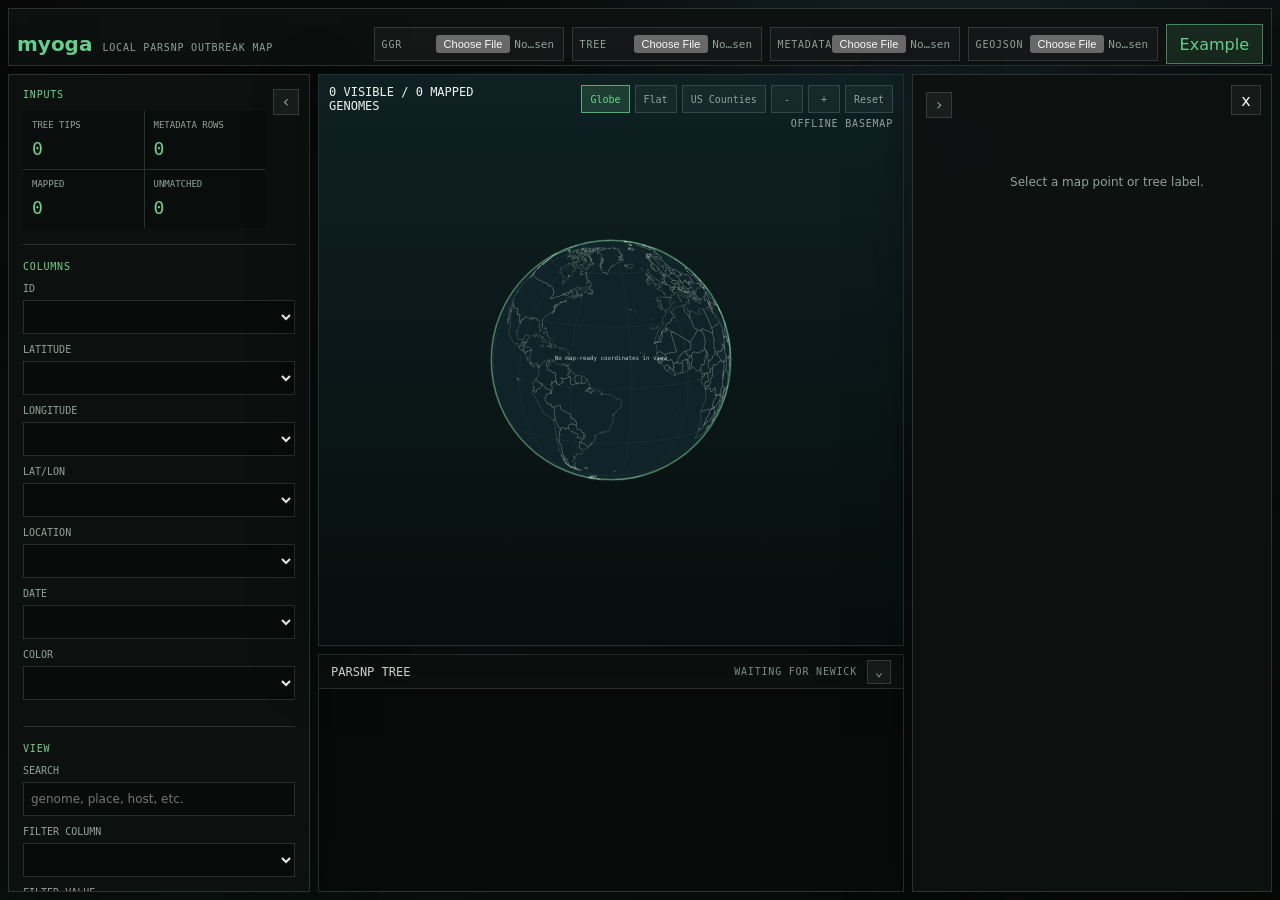
==== index.html @ c57e49da "growing myoga" ====
<!doctype html>
<html lang="en">
  <head>
    <meta charset="utf-8">
    <meta name="viewport" content="width=device-width, initial-scale=1">
    <title>myoga</title>
    <link rel="stylesheet" href="styles.css">
  </head>
  <body>
    <main class="app-shell">
      <header class="topbar">
        <div class="brand">
          <strong>myoga</strong>
          <span>local parsnp outbreak map</span>
        </div>
        <label class="file-picker">
          <span>GGR</span>
          <input id="ggrFile" type="file" accept=".ggr,.gingr,*/*">
        </label>
        <label class="file-picker">
          <span>Tree</span>
          <input id="treeFile" type="file" accept=".tree,.nwk,.newick,.txt,*/*">
        </label>
        <label class="file-picker">
          <span>Metadata</span>
          <input id="metadataFile" type="file" accept=".csv,.tsv,.txt">
        </label>
        <label class="file-picker">
          <span>GeoJSON</span>
          <input id="geojsonFile" type="file" accept=".geojson,.json,application/geo+json,application/json">
        </label>
        <button id="loadExample" type="button" title="Load a tiny built-in example">Example</button>
      </header>

      <aside class="controls-panel">
        <button id="toggleControls" class="panel-toggle panel-toggle-left" type="button" title="Hide controls">‹</button>
        <section>
          <h2>Inputs</h2>
          <dl class="stats-list">
            <div><dt>Tree tips</dt><dd id="treeCount">0</dd></div>
            <div><dt>Metadata rows</dt><dd id="metadataCount">0</dd></div>
            <div><dt>Mapped</dt><dd id="mappedCount">0</dd></div>
            <div><dt>Unmatched</dt><dd id="unmatchedCount">0</dd></div>
          </dl>
        </section>

        <section>
          <h2>Columns</h2>
          <label>ID<select id="idColumn"></select></label>
          <label>Latitude<select id="latColumn"></select></label>
          <label>Longitude<select id="lonColumn"></select></label>
          <label>Lat/Lon<select id="latLonColumn"></select></label>
          <label>Location<select id="locationColumn"></select></label>
          <label>Date<select id="dateColumn"></select></label>
          <label>Color<select id="colorColumn"></select></label>
        </section>

        <section>
          <h2>View</h2>
          <label>Search<input id="searchBox" type="search" placeholder="genome, place, host, etc."></label>
          <label>Filter column<select id="filterColumn"></select></label>
          <label>Filter value<select id="filterValue"></select></label>
          <label class="checkline"><input id="mappedOnly" type="checkbox">Mapped only</label>
          <div class="button-row">
            <button id="exportGeojson" type="button">GeoJSON</button>
            <button id="exportSession" type="button">Session JSON</button>
          </div>
        </section>

        <p id="statusText" class="status-text">Load local files to begin.</p>
      </aside>

      <section class="map-panel" aria-label="Genome map">
        <div class="map-toolbar">
          <strong id="mapTitle">Planetary view</strong>
          <div class="map-buttons" role="group" aria-label="Map controls">
            <button id="globeView" type="button">Globe</button>
            <button id="flatView" type="button">Flat</button>
            <button id="usCountiesMap" type="button">US Counties</button>
            <button id="zoomOut" type="button" title="Zoom out">-</button>
            <button id="zoomIn" type="button" title="Zoom in">+</button>
            <button id="resetMap" type="button">Reset</button>
            <span id="privacyBadge">offline basemap</span>
          </div>
        </div>
        <svg id="mapSvg" viewBox="0 0 1000 500" role="img" aria-label="World map with genome locations"></svg>
      </section>

      <section class="tree-panel" aria-label="Parsnp tree">
        <header>
          <strong>parsnp tree</strong>
          <span id="treeStatus">waiting for Newick</span>
          <button id="toggleTree" class="panel-toggle panel-toggle-tree" type="button" title="Hide tree">⌄</button>
        </header>
        <svg id="treeSvg" role="img" aria-label="Phylogenetic tree"></svg>
      </section>

      <aside class="detail-panel" aria-label="Selected genome metadata">
        <button id="toggleDetails" class="panel-toggle panel-toggle-right" type="button" title="Hide metadata">›</button>
        <button id="closeDetail" type="button" title="Close">x</button>
        <div id="detailEmpty" class="empty-detail">Select a map point or tree label.</div>
        <div id="detailContent" hidden>
          <p class="eyebrow" id="detailSource">GENOME</p>
          <h1 id="detailTitle"></h1>
          <p id="detailSubtitle"></p>
          <dl id="detailBasics" class="detail-basics"></dl>
          <h2>Metadata</h2>
          <div id="metadataTable" class="metadata-table"></div>
        </div>
      </aside>
    </main>
    <script src="src/myoga.js" defer></script>
  </body>
</html>
---- styles.css ----
:root {
  color-scheme: dark;
  --bg: #050706;
  --panel: rgba(13, 17, 16, 0.96);
  --panel-soft: rgba(18, 25, 23, 0.94);
  --line: rgba(213, 229, 218, 0.16);
  --text: #eef4ee;
  --muted: #93a29a;
  --green: #69d38f;
  --blue: #6bb7ff;
  --amber: #e8bd5c;
  --red: #f0786f;
  --ink: #070b0a;
}

* { box-sizing: border-box; }

html,
body {
  margin: 0;
  min-height: 100%;
  background: var(--bg);
  color: var(--text);
  font-family: Inter, ui-sans-serif, system-ui, -apple-system, BlinkMacSystemFont, "Segoe UI", sans-serif;
}

button,
input,
select {
  font: inherit;
}

button {
  border: 1px solid rgba(105, 211, 143, 0.55);
  background: rgba(105, 211, 143, 0.12);
  color: var(--green);
  cursor: pointer;
}

button:hover,
select:hover,
input:hover {
  border-color: rgba(105, 211, 143, 0.75);
}

.app-shell {
  display: grid;
  grid-template-columns: 302px minmax(420px, 1fr) 360px;
  grid-template-rows: 58px minmax(320px, 1fr) 238px;
  gap: 8px;
  height: 100vh;
  padding: 8px;
  overflow: hidden;
  background:
    radial-gradient(circle at 72% 12%, rgba(107, 183, 255, 0.12), transparent 32%),
    linear-gradient(135deg, #070a08, #0b1210 52%, #090908);
}

.app-shell.controls-collapsed {
  grid-template-columns: 34px minmax(420px, 1fr) 360px;
}

.app-shell.details-collapsed {
  grid-template-columns: 302px minmax(420px, 1fr) 34px;
}

.app-shell.controls-collapsed.details-collapsed {
  grid-template-columns: 34px minmax(420px, 1fr) 34px;
}

.app-shell.tree-collapsed {
  grid-template-rows: 58px minmax(320px, 1fr) 34px;
}

.topbar,
.controls-panel,
.map-panel,
.tree-panel,
.detail-panel {
  border: 1px solid var(--line);
  background: var(--panel);
  box-shadow: 0 18px 60px rgba(0, 0, 0, 0.35);
}

.topbar {
  grid-column: 1 / 4;
  display: grid;
  grid-template-columns: minmax(160px, 1fr) repeat(4, minmax(132px, 190px)) auto;
  gap: 8px;
  align-items: center;
  padding: 8px;
}

.brand {
  display: flex;
  align-items: baseline;
  gap: 10px;
  min-width: 0;
}

.brand strong {
  color: var(--green);
  font-size: 20px;
  letter-spacing: 0;
}

.brand span,
.file-picker span,
.controls-panel h2,
.map-toolbar span,
.tree-panel header span,
.eyebrow {
  color: var(--muted);
  font: 10px ui-monospace, SFMono-Regular, Menlo, monospace;
  letter-spacing: 0.8px;
  text-transform: uppercase;
}

.file-picker {
  display: grid;
  grid-template-columns: 54px 1fr;
  align-items: center;
  min-width: 0;
  padding: 7px;
  border: 1px solid var(--line);
  background: rgba(255, 255, 255, 0.03);
}

.file-picker input {
  width: 100%;
  min-width: 0;
  color: var(--muted);
  font-size: 11px;
}

#loadExample {
  height: 40px;
  padding: 0 13px;
}

.controls-panel {
  position: relative;
  grid-row: 2 / 4;
  overflow: auto;
  padding: 14px;
}

.panel-toggle {
  display: grid;
  place-items: center;
  width: 26px;
  height: 26px;
  padding: 0;
  border-color: var(--line);
  background: rgba(255, 255, 255, 0.05);
  color: var(--muted);
  font: 16px ui-monospace, SFMono-Regular, Menlo, monospace;
  line-height: 1;
  z-index: 5;
}

.panel-toggle:hover {
  color: var(--green);
}

.panel-toggle-left {
  position: sticky;
  top: 0;
  float: right;
  margin: -4px -4px 8px 8px;
}

.panel-toggle-right {
  position: sticky;
  top: 0;
  float: left;
  margin: -4px 8px 8px -4px;
}

.panel-toggle-tree {
  width: 24px;
  height: 24px;
  font-size: 13px;
}

.app-shell.controls-collapsed .controls-panel {
  padding: 4px;
  overflow: hidden;
}

.app-shell.controls-collapsed .controls-panel section,
.app-shell.controls-collapsed .controls-panel .status-text {
  display: none;
}

.app-shell.controls-collapsed .panel-toggle-left {
  position: absolute;
  inset: 8px 4px auto 4px;
  width: 24px;
  float: none;
  margin: 0;
}

.controls-panel section {
  padding-bottom: 16px;
  margin-bottom: 16px;
  border-bottom: 1px solid var(--line);
}

.controls-panel h2 {
  margin: 0 0 11px;
  color: var(--green);
}

.stats-list {
  display: grid;
  grid-template-columns: 1fr 1fr;
  gap: 1px;
  margin: 0;
  background: var(--line);
}

.stats-list div {
  min-height: 58px;
  padding: 9px;
  background: #090e0c;
}

.stats-list dt {
  color: var(--muted);
  font: 9px ui-monospace, SFMono-Regular, Menlo, monospace;
  text-transform: uppercase;
}

.stats-list dd {
  margin: 8px 0 0;
  color: var(--green);
  font: 18px ui-monospace, SFMono-Regular, Menlo, monospace;
}

label {
  display: block;
  margin: 10px 0;
  color: var(--muted);
  font: 10px ui-monospace, SFMono-Regular, Menlo, monospace;
  text-transform: uppercase;
}

select,
input[type="search"] {
  width: 100%;
  min-height: 34px;
  margin-top: 6px;
  padding: 7px;
  border: 1px solid var(--line);
  outline: none;
  background: #070b0a;
  color: var(--text);
  font: 12px system-ui, sans-serif;
  text-transform: none;
}

.checkline {
  display: flex;
  gap: 8px;
  align-items: center;
}

.checkline input {
  width: 16px;
  height: 16px;
  accent-color: var(--green);
}

.button-row {
  display: grid;
  grid-template-columns: 1fr 1fr;
  gap: 8px;
}

.button-row button {
  height: 34px;
}

.status-text {
  margin: 0;
  color: var(--muted);
  font-size: 11px;
  line-height: 1.5;
  overflow-wrap: anywhere;
}

.map-panel {
  position: relative;
  overflow: hidden;
  background: #06100f;
  cursor: grab;
}

.map-panel.dragging {
  cursor: grabbing;
}

.map-toolbar {
  position: absolute;
  z-index: 2;
  top: 10px;
  left: 10px;
  right: 10px;
  display: flex;
  justify-content: space-between;
  gap: 10px;
  pointer-events: none;
}

.map-toolbar strong,
.tree-panel header strong {
  color: var(--text);
  font: 12px ui-monospace, SFMono-Regular, Menlo, monospace;
  text-transform: uppercase;
}

.map-buttons {
  display: flex;
  align-items: center;
  justify-content: flex-end;
  flex-wrap: wrap;
  gap: 5px;
  pointer-events: auto;
}

.map-buttons button {
  min-width: 32px;
  height: 28px;
  padding: 0 8px;
  border-color: var(--line);
  background: rgba(255, 255, 255, 0.04);
  color: var(--muted);
  font: 10px ui-monospace, SFMono-Regular, Menlo, monospace;
}

.map-buttons button.active {
  border-color: rgba(105, 211, 143, 0.75);
  background: rgba(105, 211, 143, 0.16);
  color: var(--green);
}

#mapSvg {
  display: block;
  width: 100%;
  height: 100%;
  touch-action: none;
  background:
    linear-gradient(180deg, rgba(15, 33, 35, 0.96), rgba(7, 14, 13, 0.98));
}

.globe-ocean {
  fill: rgba(16, 36, 41, 0.96);
  stroke: rgba(238, 244, 238, 0.28);
  stroke-width: 1.4;
}

.globe-rim {
  fill: none;
  stroke: rgba(105, 211, 143, 0.38);
  stroke-width: 3;
}

.graticule {
  fill: none;
  stroke: rgba(221, 237, 230, 0.08);
  stroke-width: 1;
}

.land {
  fill: rgba(70, 105, 85, 0.72);
  stroke: rgba(210, 225, 214, 0.26);
  stroke-width: 0.8;
}

.country-fill {
  fill: rgba(72, 108, 88, 0.74);
  stroke: rgba(214, 229, 218, 0.22);
  stroke-width: 0.55;
}

.custom-geojson-fill {
  fill: rgba(82, 131, 102, 0.42);
  stroke: rgba(232, 189, 92, 0.5);
  stroke-width: 0.8;
}

.land-line {
  fill: none;
  stroke: rgba(210, 225, 214, 0.25);
  stroke-width: 1.1;
}

.country-line {
  stroke: rgba(214, 229, 218, 0.32);
  stroke-width: 0.9;
}

.map-point {
  stroke: #f4fff6;
  stroke-width: 1.4;
  cursor: pointer;
}

.map-point.centroid {
  stroke: var(--amber);
  stroke-dasharray: 2 2;
}

.map-point.unmatched {
  opacity: 0.35;
}

.map-point.selected {
  stroke: white;
  stroke-width: 3;
}

.map-label {
  fill: rgba(238, 244, 238, 0.78);
  font: 10px ui-monospace, SFMono-Regular, Menlo, monospace;
  pointer-events: none;
}

.tree-panel {
  grid-column: 2 / 3;
  display: grid;
  grid-template-rows: 34px 1fr;
  overflow: hidden;
}

.app-shell.tree-collapsed .tree-panel {
  grid-template-rows: 34px 0;
}

.app-shell.tree-collapsed #treeSvg {
  display: none;
}

.tree-panel header {
  display: flex;
  justify-content: space-between;
  align-items: center;
  gap: 10px;
  padding: 9px 12px;
  border-bottom: 1px solid var(--line);
}

.tree-panel header span {
  margin-left: auto;
}

#treeSvg {
  width: 100%;
  height: 100%;
  overflow: auto;
  background: #070b0a;
}

.tree-edge {
  fill: none;
  stroke: rgba(222, 236, 225, 0.34);
  stroke-width: 1;
}

.tree-label {
  fill: var(--muted);
  font: 10px ui-monospace, SFMono-Regular, Menlo, monospace;
  cursor: pointer;
}

.tree-label.mapped {
  fill: var(--text);
}

.tree-label.selected {
  fill: white;
  font-weight: 700;
}

.tree-node-dot {
  stroke: #f4fff6;
  stroke-width: 0.8;
  cursor: pointer;
}

.detail-panel {
  position: relative;
  grid-column: 3 / 4;
  grid-row: 2 / 4;
  overflow: auto;
  padding: 17px;
}

.app-shell.details-collapsed .detail-panel {
  padding: 4px;
  overflow: hidden;
}

.app-shell.details-collapsed .detail-panel > :not(.panel-toggle-right) {
  display: none;
}

.app-shell.details-collapsed .panel-toggle-right {
  position: absolute;
  inset: 8px 4px auto 4px;
  width: 24px;
  float: none;
  margin: 0;
}

#closeDetail {
  position: absolute;
  top: 10px;
  right: 10px;
  width: 30px;
  height: 30px;
  border-color: var(--line);
  background: rgba(255, 255, 255, 0.04);
  color: var(--text);
}

.empty-detail {
  display: grid;
  min-height: 180px;
  place-items: center;
  color: var(--muted);
  font-size: 12px;
  text-align: center;
}

.eyebrow {
  margin: 0;
  color: var(--green);
}

.detail-panel h1 {
  margin: 7px 34px 3px 0;
  font-size: 24px;
  line-height: 1.1;
  overflow-wrap: anywhere;
}

#detailSubtitle {
  margin: 0 0 15px;
  color: var(--muted);
  font-size: 12px;
  overflow-wrap: anywhere;
}

.detail-basics {
  display: grid;
  grid-template-columns: 1fr 1fr;
  gap: 1px;
  margin: 0 0 18px;
  background: var(--line);
}

.detail-basics div {
  min-height: 58px;
  padding: 9px;
  background: #090e0c;
}

.detail-basics dt {
  color: var(--muted);
  font: 8px ui-monospace, SFMono-Regular, Menlo, monospace;
  text-transform: uppercase;
}

.detail-basics dd {
  margin: 6px 0 0;
  font-size: 11px;
  overflow-wrap: anywhere;
}

.detail-panel h2 {
  margin: 18px 0 10px;
  color: var(--muted);
  font: 10px ui-monospace, SFMono-Regular, Menlo, monospace;
  text-transform: uppercase;
}

.metadata-table {
  display: grid;
  gap: 1px;
  background: var(--line);
}

.metadata-row {
  display: grid;
  grid-template-columns: 132px 1fr;
  gap: 8px;
  min-height: 31px;
  padding: 8px;
  background: #090e0c;
  font-size: 11px;
}

.metadata-row span:first-child {
  color: var(--muted);
  overflow-wrap: anywhere;
}

.metadata-row span:last-child {
  color: var(--text);
  overflow-wrap: anywhere;
}

@media (max-width: 980px) {
  .app-shell {
    grid-template-columns: 1fr;
    grid-template-rows: auto auto minmax(350px, 55vh) 240px auto;
    height: auto;
    min-height: 100vh;
    overflow: auto;
  }

  .app-shell.controls-collapsed,
  .app-shell.details-collapsed,
  .app-shell.controls-collapsed.details-collapsed {
    grid-template-columns: 1fr;
  }

  .app-shell.tree-collapsed {
    grid-template-rows: auto auto minmax(350px, 70vh) 34px auto;
  }

  .topbar,
  .controls-panel,
  .map-panel,
  .tree-panel,
  .detail-panel {
    grid-column: 1;
    grid-row: auto;
  }

  .topbar {
    grid-template-columns: 1fr;
  }

  .controls-panel {
    display: grid;
    grid-template-columns: repeat(3, minmax(180px, 1fr));
    gap: 14px;
  }

  .app-shell.controls-collapsed .controls-panel {
    display: block;
    min-height: 34px;
  }

  .controls-panel section {
    margin: 0;
  }

  .detail-panel {
    min-height: 320px;
  }
}

@media (max-width: 680px) {
  .controls-panel {
    grid-template-columns: 1fr;
  }

  .metadata-row,
  .detail-basics {
    grid-template-columns: 1fr;
  }
}
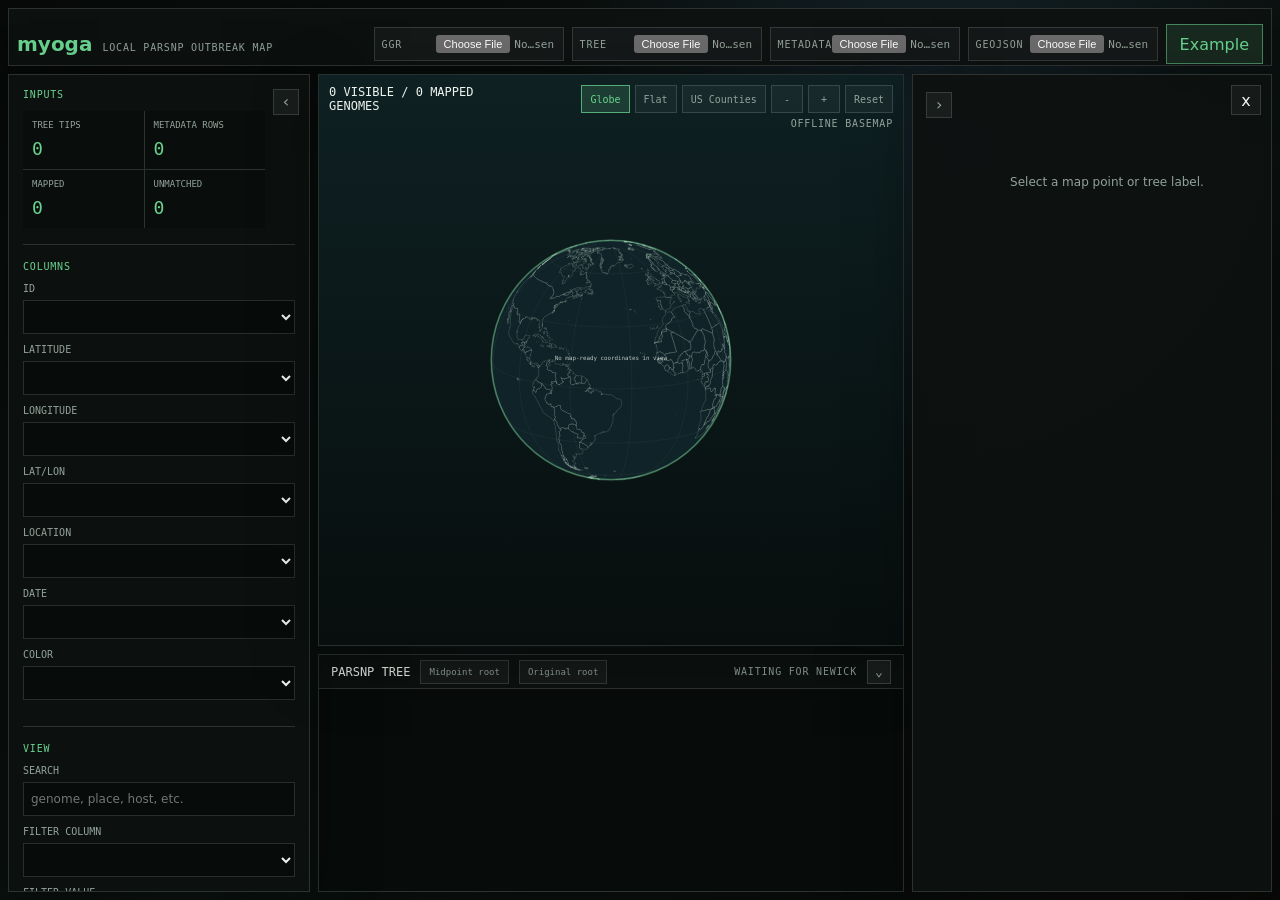
==== commit d543ac3d: "update phylo tree viz and midpoint" ====
--- a/index.html
+++ b/index.html
@@ -89,10 +89,14 @@
       <section class="tree-panel" aria-label="Parsnp tree">
         <header>
           <strong>parsnp tree</strong>
+          <button id="midpointRootTree" class="tree-action" type="button">Midpoint root</button>
+          <button id="originalRootTree" class="tree-action" type="button">Original root</button>
           <span id="treeStatus">waiting for Newick</span>
           <button id="toggleTree" class="panel-toggle panel-toggle-tree" type="button" title="Hide tree">⌄</button>
         </header>
-        <svg id="treeSvg" role="img" aria-label="Phylogenetic tree"></svg>
+        <div id="treeScroll" class="tree-scroll">
+          <svg id="treeSvg" role="img" aria-label="Phylogenetic tree"></svg>
+        </div>
       </section>
 
       <aside class="detail-panel" aria-label="Selected genome metadata">
--- a/styles.css
+++ b/styles.css
@@ -438,7 +438,7 @@
   grid-template-rows: 34px 0;
 }
 
-.app-shell.tree-collapsed #treeSvg {
+.app-shell.tree-collapsed .tree-scroll {
   display: none;
 }
 
@@ -455,16 +455,47 @@
   margin-left: auto;
 }
 
-#treeSvg {
+.tree-action {
+  height: 24px;
+  padding: 0 8px;
+  border-color: var(--line);
+  background: rgba(255, 255, 255, 0.04);
+  color: var(--muted);
+  font: 9px ui-monospace, SFMono-Regular, Menlo, monospace;
+  white-space: nowrap;
+}
+
+.tree-action:hover {
+  color: var(--green);
+}
+
+.tree-scroll {
   width: 100%;
   height: 100%;
+  min-height: 0;
   overflow: auto;
   background: #070b0a;
+  cursor: grab;
+}
+
+.tree-scroll.dragging {
+  cursor: grabbing;
+}
+
+#treeSvg {
+  display: block;
+  min-width: 100%;
+  min-height: 100%;
 }
 
 .tree-edge {
   fill: none;
   stroke: rgba(222, 236, 225, 0.34);
+  stroke-width: 1;
+}
+
+.tree-label-guide {
+  stroke: rgba(213, 229, 218, 0.1);
   stroke-width: 1;
 }
 
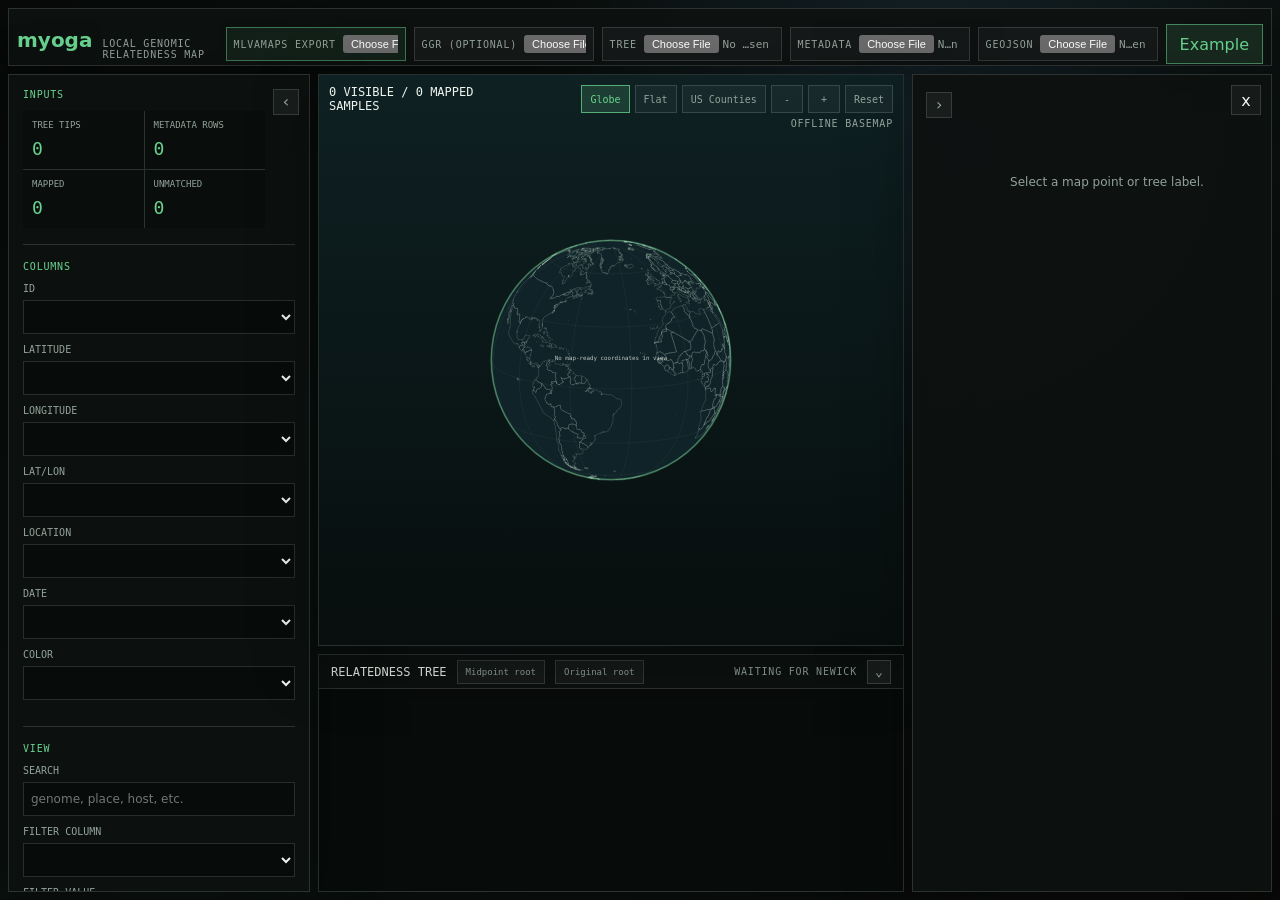
==== commit aabc71a5: "update for mlvamaps inclusion" ====
--- a/index.html
+++ b/index.html
@@ -11,10 +11,14 @@
       <header class="topbar">
         <div class="brand">
           <strong>myoga</strong>
-          <span>local parsnp outbreak map</span>
+          <span>local genomic relatedness map</span>
         </div>
+        <label class="file-picker mlvamaps-picker">
+          <span>mlvamaps export</span>
+          <input id="mlvamapsExport" type="file" webkitdirectory directory multiple>
+        </label>
         <label class="file-picker">
-          <span>GGR</span>
+          <span>GGR (optional)</span>
           <input id="ggrFile" type="file" accept=".ggr,.gingr,*/*">
         </label>
         <label class="file-picker">
@@ -86,9 +90,9 @@
         <svg id="mapSvg" viewBox="0 0 1000 500" role="img" aria-label="World map with genome locations"></svg>
       </section>
 
-      <section class="tree-panel" aria-label="Parsnp tree">
+      <section class="tree-panel" aria-label="Relatedness tree">
         <header>
-          <strong>parsnp tree</strong>
+          <strong id="treeHeading">relatedness tree</strong>
           <button id="midpointRootTree" class="tree-action" type="button">Midpoint root</button>
           <button id="originalRootTree" class="tree-action" type="button">Original root</button>
           <span id="treeStatus">waiting for Newick</span>
--- a/styles.css
+++ b/styles.css
@@ -85,7 +85,7 @@
 .topbar {
   grid-column: 1 / 4;
   display: grid;
-  grid-template-columns: minmax(160px, 1fr) repeat(4, minmax(132px, 190px)) auto;
+  grid-template-columns: minmax(160px, 1fr) repeat(5, minmax(128px, 180px)) auto;
   gap: 8px;
   align-items: center;
   padding: 8px;
@@ -118,12 +118,18 @@
 
 .file-picker {
   display: grid;
-  grid-template-columns: 54px 1fr;
+  grid-template-columns: auto minmax(0, 1fr);
+  gap: 7px;
   align-items: center;
   min-width: 0;
   padding: 7px;
   border: 1px solid var(--line);
   background: rgba(255, 255, 255, 0.03);
+}
+
+.mlvamaps-picker {
+  border-color: rgba(105, 211, 143, 0.48);
+  background: rgba(105, 211, 143, 0.08);
 }
 
 .file-picker input {
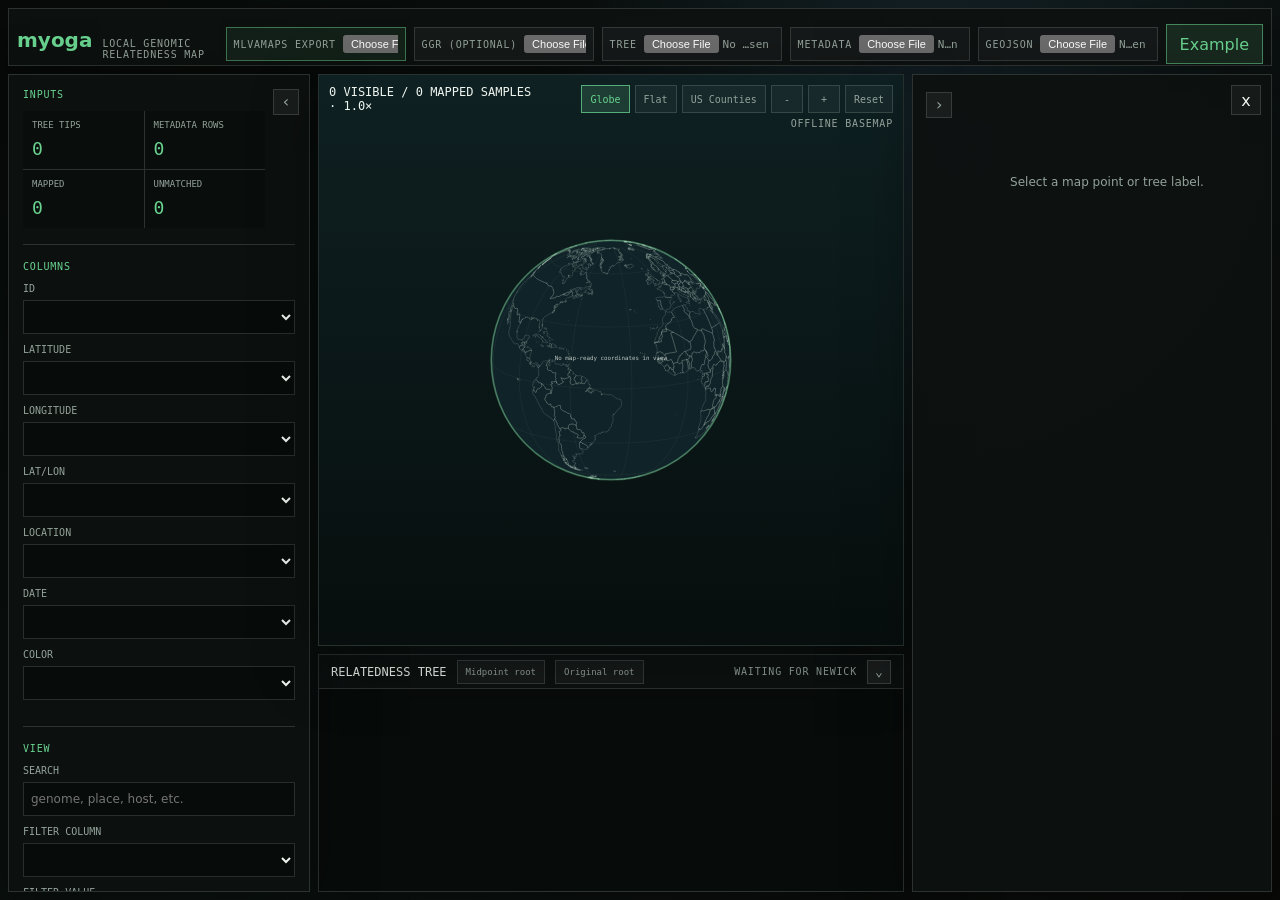
==== commit 39b18808: "update ui movement" ====
--- a/index.html
+++ b/index.html
@@ -57,6 +57,10 @@
           <label>Location<select id="locationColumn"></select></label>
           <label>Date<select id="dateColumn"></select></label>
           <label>Color<select id="colorColumn"></select></label>
+          <label id="treeCladeControl" class="tree-clade-control" hidden title="Higher values create smaller, more closely related clades.">
+            Tree clade depth <output id="treeCladeDepthValue" for="treeCladeDepth">10%</output>
+            <input id="treeCladeDepth" type="range" min="0" max="100" step="1" value="10">
+          </label>
         </section>
 
         <section>
--- a/styles.css
+++ b/styles.css
@@ -266,6 +266,22 @@
   text-transform: none;
 }
 
+.tree-clade-control[hidden] {
+  display: none;
+}
+
+.tree-clade-control output {
+  float: right;
+  color: var(--green);
+  text-transform: none;
+}
+
+.tree-clade-control input[type="range"] {
+  width: 100%;
+  margin-top: 8px;
+  accent-color: var(--green);
+}
+
 .checkline {
   display: flex;
   gap: 8px;
@@ -301,9 +317,14 @@
   overflow: hidden;
   background: #06100f;
   cursor: grab;
+  touch-action: none;
 }
 
 .map-panel.dragging {
+  cursor: grabbing;
+}
+
+.map-panel.dragging .map-point {
   cursor: grabbing;
 }
 
@@ -376,6 +397,7 @@
   fill: none;
   stroke: rgba(221, 237, 230, 0.08);
   stroke-width: 1;
+  pointer-events: none;
 }
 
 .land {
@@ -400,6 +422,7 @@
   fill: none;
   stroke: rgba(210, 225, 214, 0.25);
   stroke-width: 1.1;
+  pointer-events: none;
 }
 
 .country-line {
@@ -411,6 +434,11 @@
   stroke: #f4fff6;
   stroke-width: 1.4;
   cursor: pointer;
+}
+
+.map-point-cloud {
+  opacity: 0.86;
+  pointer-events: none;
 }
 
 .map-point.centroid {
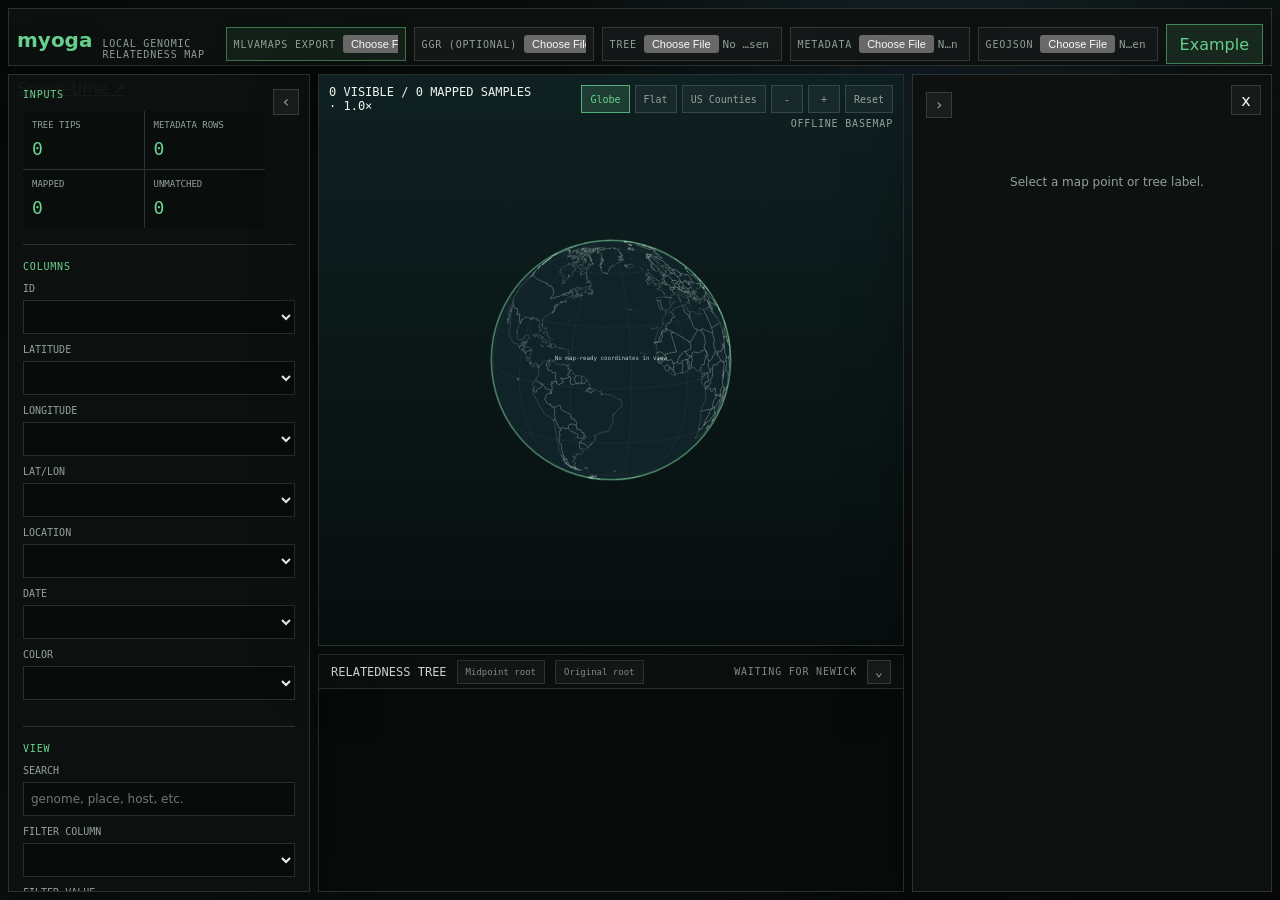
==== commit 61c613b1: "add space-time genomics and mgx viz" ====
--- a/index.html
+++ b/index.html
@@ -34,6 +34,7 @@
           <input id="geojsonFile" type="file" accept=".geojson,.json,application/geo+json,application/json">
         </label>
         <button id="loadExample" type="button" title="Load a tiny built-in example">Example</button>
+        <a href="/space-time" style="color:inherit">Space-time ↗</a>
       </header>
 
       <aside class="controls-panel">
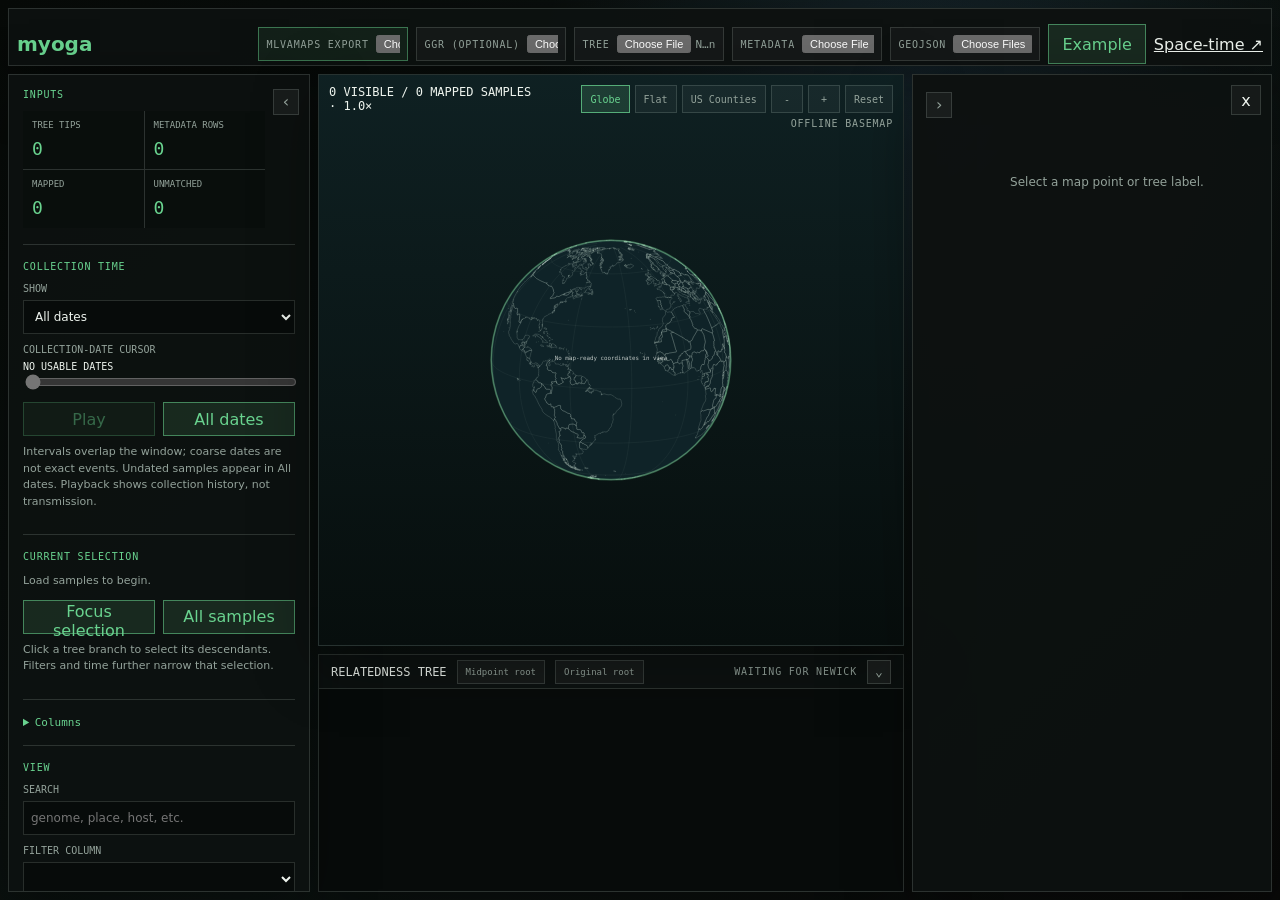
==== commit 4472e917: "add improvements from GEV" ====
--- a/index.html
+++ b/index.html
@@ -31,7 +31,7 @@
         </label>
         <label class="file-picker">
           <span>GeoJSON</span>
-          <input id="geojsonFile" type="file" accept=".geojson,.json,application/geo+json,application/json">
+          <input id="geojsonFile" type="file" multiple accept=".geojson,.json,application/geo+json,application/json">
         </label>
         <button id="loadExample" type="button" title="Load a tiny built-in example">Example</button>
         <a href="/space-time" style="color:inherit">Space-time ↗</a>
@@ -50,7 +50,22 @@
         </section>
 
         <section>
-          <h2>Columns</h2>
+          <h2>Collection time</h2>
+          <label>Show<select id="timeMode"><option value="all">All dates</option><option value="cumulative">History through cursor</option><option value="window">Window ending at cursor</option></select></label>
+          <label>Collection-date cursor <output id="timeLabel" for="timeCursor">No usable dates</output><input id="timeCursor" type="range" min="0" max="0" step="1" value="0" disabled></label>
+          <label id="timeWindowLabel" hidden>Window (days)<input id="timeWindow" type="number" min="1" max="3652500" value="30"></label>
+          <div class="button-row"><button id="playTime" type="button" disabled>Play</button><button id="allDates" type="button">All dates</button></div>
+          <p class="status-text">Intervals overlap the window; coarse dates are not exact events. Undated samples appear in All dates. Playback shows collection history, not transmission.</p>
+        </section>
+        <section>
+          <h2>Current selection</h2>
+          <p id="selectionSummary" class="status-text" aria-live="polite">Load samples to begin.</p>
+          <div class="button-row"><button id="focusSelection" type="button">Focus selection</button><button id="allSamples" type="button">All samples</button></div>
+          <button id="clearClade" type="button" hidden>Clear clade selection</button>
+          <p class="status-text">Click a tree branch to select its descendants. Filters and time further narrow that selection.</p>
+        </section>
+        <section>
+          <details><summary>Columns</summary>
           <label>ID<select id="idColumn"></select></label>
           <label>Latitude<select id="latColumn"></select></label>
           <label>Longitude<select id="lonColumn"></select></label>
@@ -62,6 +77,7 @@
             Tree clade depth <output id="treeCladeDepthValue" for="treeCladeDepth">10%</output>
             <input id="treeCladeDepth" type="range" min="0" max="100" step="1" value="10">
           </label>
+          </details>
         </section>
 
         <section>
@@ -74,6 +90,23 @@
             <button id="exportGeojson" type="button">GeoJSON</button>
             <button id="exportSession" type="button">Session JSON</button>
           </div>
+        </section>
+
+        <section>
+          <details><summary>Geography overlays</summary>
+          <div id="layerList" class="status-text">Add local polygon GeoJSON using the picker above.</div>
+          </details>
+        </section>
+        <section>
+          <details><summary>Named views</summary>
+          <label>Name<input id="viewName" type="text" maxlength="100" placeholder="e.g. First collection period"></label>
+          <button id="saveView" type="button">Save current view</button>
+          <label>Saved views<select id="savedViews"><option value="">Choose a view</option></select></label>
+          <div class="button-row"><button id="restoreView" type="button">Restore</button><button id="deleteView" type="button">Delete view</button></div>
+          <button id="exportReview" type="button">Export review file</button>
+          <label>Load review file<input id="importReview" type="file" accept=".json,application/json"></label>
+          <p class="status-text">Views and notes stay in memory until exported. Load the same dataset before importing a review. Review files include notes and geography.</p>
+          </details>
         </section>
 
         <p id="statusText" class="status-text">Load local files to begin.</p>
@@ -104,7 +137,7 @@
           <button id="toggleTree" class="panel-toggle panel-toggle-tree" type="button" title="Hide tree">⌄</button>
         </header>
         <div id="treeScroll" class="tree-scroll">
-          <svg id="treeSvg" role="img" aria-label="Phylogenetic tree"></svg>
+          <svg id="treeSvg" role="group" aria-label="Phylogenetic tree"></svg>
         </div>
       </section>
 
@@ -117,6 +150,10 @@
           <h1 id="detailTitle"></h1>
           <p id="detailSubtitle"></p>
           <dl id="detailBasics" class="detail-basics"></dl>
+          <p id="selectionVisibility" class="status-text"></p>
+          <button id="focusSample" type="button">Focus this sample</button>
+          <label>Review note<textarea id="sampleNote" rows="4" maxlength="10000" placeholder="Notes about this sample"></textarea></label>
+          <p class="status-text">Included in the exported review file.</p>
           <h2>Metadata</h2>
           <div id="metadataTable" class="metadata-table"></div>
         </div>
--- a/styles.css
+++ b/styles.css
@@ -739,3 +739,31 @@
     grid-template-columns: 1fr;
   }
 }
+
+/* Review controls share the existing panel layout. */
+input[type="text"], input[type="number"], textarea {
+  width: 100%; margin-top: 6px; padding: 7px; border: 1px solid var(--line);
+  background: #070b0a; color: var(--text); font: 12px system-ui, sans-serif;
+}
+textarea { resize: vertical; }
+input[type="range"] { width: 100%; accent-color: var(--green); }
+.controls-panel output { display: block; margin-top: 6px; color: var(--text); }
+.controls-panel section > button, .controls-panel details > button { margin-top: 8px; padding: 7px; }
+.controls-panel .button-row { margin-top: 10px; }
+.controls-panel .status-text { margin: 8px 0; text-transform: none; }
+button:disabled { opacity: .45; cursor: default; }
+:focus-visible { outline: 2px solid var(--blue); outline-offset: 2px; }
+.tree-edge { cursor: pointer; stroke-width: 3; }
+.tree-edge:focus, .tree-edge:hover { stroke: var(--amber) !important; }
+.tree-filtered { opacity: .18; }
+.geography-overlay { fill: none; stroke: var(--amber); stroke-width: 1; pointer-events: none; }
+#layerList > div { display: flex; align-items: center; gap: 6px; }
+#layerList label { flex: 1; overflow-wrap: anywhere; text-transform: none; }
+#layerList button { padding: 4px; }
+[hidden] { display: none !important; }
+@media (min-width: 981px) {
+  .topbar { grid-template-columns: minmax(100px, 1fr) repeat(5, minmax(80px, 150px)) auto auto; }
+  .brand span { display: none; }
+}
+
+.controls-panel summary { color: var(--green); font: 11px ui-monospace, monospace; cursor: pointer; }
